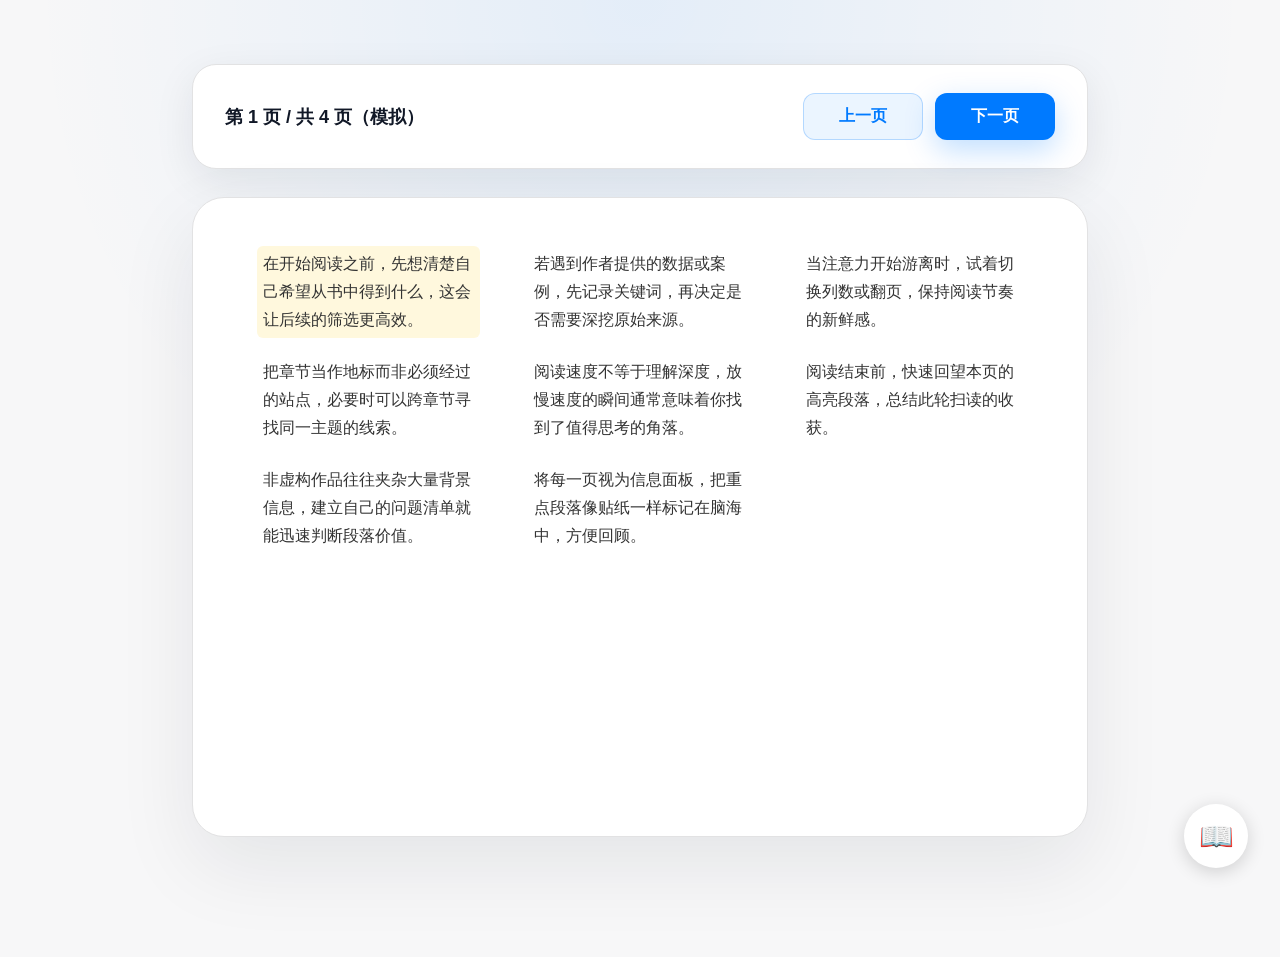
==== index.html @ 34a4cd23 "Add WeChat Reading multi-column prototype" ====
<!DOCTYPE html>
<html lang="zh-CN">
  <head>
    <meta charset="UTF-8" />
    <meta name="viewport" content="width=device-width, initial-scale=1.0" />
    <title>微信读书 · 多列阅读体验原型</title>
    <link rel="stylesheet" href="styles.css" />
  </head>
  <body>
    <div class="app-shell">
      <header class="reader-header">
        <div class="page-indicator" id="pageIndicator">第 1 页 / 共 1 页（模拟）</div>
        <div class="page-controls">
          <button class="ghost-button" data-action="prev" aria-label="上一页">
            上一页
          </button>
          <button class="primary-button" data-action="next" aria-label="下一页">
            下一页
          </button>
        </div>
      </header>
      <main class="reader-main" id="readerMain" tabindex="0">
        <div class="reader-content" id="readerContent"></div>
      </main>
    </div>

    <button class="fab" id="fab" aria-haspopup="true" aria-expanded="false" aria-controls="readingPopover">
      📖
    </button>

    <section class="popover" id="readingPopover" role="dialog" aria-modal="false">
      <header class="popover-header">
        <p class="eyebrow">WECHAT READING PROTOTYPE</p>
        <h1>微信读书阅读增强插件</h1>
        <p class="subtitle">请选择你希望的阅读形态：</p>
      </header>
      <div class="mode-list" role="group" aria-label="列数模式">
        <button class="mode-option" data-columns="1">原始（单列）</button>
        <button class="mode-option" data-columns="2">2 列阅读</button>
        <button class="mode-option" data-columns="3">3 列阅读</button>
      </div>
      <p class="popover-note">
        翻页行为在本原型中通过「上一页 / 下一页」按钮模拟。
      </p>
    </section>

    <script src="script.js" type="module"></script>
  </body>
</html>
---- styles.css ----
:root {
  --bg: #f7f7f8;
  --card: #ffffff;
  --border: #e2e2e3;
  --text-primary: #111827;
  --text-secondary: #6b7280;
  --accent: #007aff;
  --shadow-pop: 0 8px 28px rgba(0, 0, 0, 0.12);
  --shadow-fab: 0 4px 18px rgba(0, 0, 0, 0.16);
}

* {
  box-sizing: border-box;
}

body {
  margin: 0;
  min-height: 100vh;
  font-family: -apple-system, "SF Pro Text", "Segoe UI", Roboto, sans-serif;
  background: radial-gradient(circle at top, rgba(0, 122, 255, 0.08), transparent 55%)
      fixed,
    var(--bg);
  color: var(--text-primary);
}

.app-shell {
  max-width: 960px;
  margin: 0 auto;
  padding: 64px 32px 120px;
}

.reader-header {
  background: var(--card);
  border: 1px solid var(--border);
  border-radius: 24px;
  padding: 28px 32px;
  display: flex;
  flex-wrap: wrap;
  align-items: center;
  justify-content: space-between;
  gap: 16px;
  box-shadow: 0 12px 40px rgba(15, 23, 42, 0.08);
}

.page-indicator {
  font-size: 18px;
  font-weight: 600;
}

.page-controls {
  display: flex;
  gap: 12px;
}

button {
  font: inherit;
  border: none;
  cursor: pointer;
}

.primary-button,
.ghost-button {
  min-width: 120px;
  padding: 12px 20px;
  border-radius: 12px;
  font-weight: 600;
  transition: transform 0.2s ease, box-shadow 0.2s ease;
}

.primary-button {
  background: var(--accent);
  color: #fff;
  box-shadow: 0 10px 30px rgba(0, 122, 255, 0.25);
}

.primary-button:active {
  transform: translateY(1px);
}

.ghost-button {
  background: rgba(0, 122, 255, 0.08);
  color: var(--accent);
  border: 1px solid rgba(0, 122, 255, 0.24);
}

.reader-main {
  margin-top: 28px;
  background: var(--card);
  border-radius: 32px;
  border: 1px solid var(--border);
  height: calc(100vh - 260px);
  min-height: 420px;
  overflow-y: auto;
  padding: 48px 64px;
  box-shadow: 0 30px 80px rgba(15, 23, 42, 0.08);
}

.reader-content {
  column-count: 3;
  column-gap: 48px;
  font-size: 16px;
  line-height: 1.75;
  color: #333;
}

.reader-content p {
  margin: 0 0 16px;
  break-inside: avoid;
  padding: 4px 6px;
  border-radius: 6px;
  transition: background 0.2s ease;
}

.reader-content p._active {
  background: rgba(255, 240, 180, 0.45);
}

.fab {
  position: fixed;
  right: 32px;
  bottom: 32px;
  width: 64px;
  height: 64px;
  border-radius: 999px;
  border: none;
  background: var(--card);
  box-shadow: var(--shadow-fab);
  font-size: 28px;
  display: grid;
  place-items: center;
  transition: transform 0.2s ease, box-shadow 0.2s ease;
}

.fab:hover {
  transform: translateY(-2px);
}

.popover {
  position: fixed;
  right: 32px;
  bottom: 120px;
  width: 320px;
  background: var(--card);
  border-radius: 24px;
  border: 1px solid var(--border);
  padding: 28px;
  box-shadow: var(--shadow-pop);
  opacity: 0;
  pointer-events: none;
  transform: translateY(16px);
  transition: opacity 0.25s ease, transform 0.25s ease;
  z-index: 5;
}

.popover.is-visible {
  opacity: 1;
  pointer-events: auto;
  transform: translateY(0);
}

.popover-header h1 {
  margin: 4px 0 8px;
  font-size: 22px;
}

.popover-header .subtitle {
  margin: 0;
  color: var(--text-secondary);
  font-size: 14px;
}

.eyebrow {
  text-transform: uppercase;
  letter-spacing: 0.2em;
  font-size: 12px;
  color: var(--text-secondary);
  margin: 0 0 4px;
}

.mode-list {
  display: flex;
  flex-direction: column;
  gap: 12px;
  margin: 20px 0 16px;
}

.mode-option {
  width: 100%;
  padding: 12px 16px;
  border-radius: 12px;
  border: 1px solid var(--border);
  background: #f8f8f8;
  text-align: left;
  font-weight: 600;
  color: var(--text-primary);
}

.mode-option.is-active {
  background: rgba(0, 122, 255, 0.08);
  border-color: var(--accent);
  color: var(--accent);
}

.popover-note {
  margin: 0;
  font-size: 13px;
  color: var(--text-secondary);
  line-height: 1.5;
}

@media (max-width: 768px) {
  .app-shell {
    padding: 32px 16px 120px;
  }

  .reader-main {
    padding: 32px;
    height: calc(100vh - 220px);
  }

  .reader-content {
    column-count: 1;
  }
}
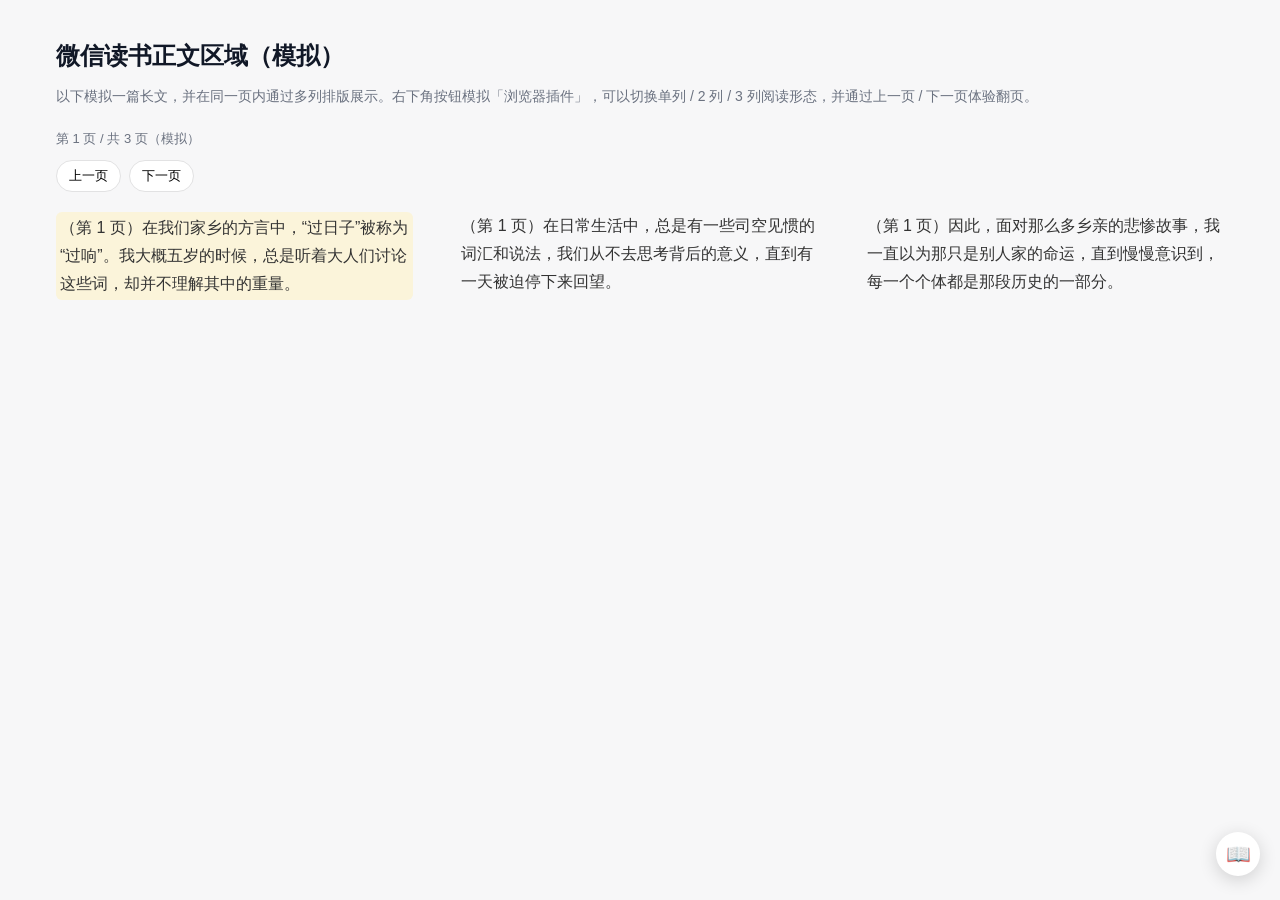
==== commit 61ef3de8: "Align prototype with V2 reference" ====
--- a/index.html
+++ b/index.html
@@ -3,46 +3,36 @@
   <head>
     <meta charset="UTF-8" />
     <meta name="viewport" content="width=device-width, initial-scale=1.0" />
-    <title>微信读书 · 多列阅读体验原型</title>
+    <title>微信读书多页插件 - MVP 原型 V2</title>
     <link rel="stylesheet" href="styles.css" />
   </head>
   <body>
-    <div class="app-shell">
-      <header class="reader-header">
-        <div class="page-indicator" id="pageIndicator">第 1 页 / 共 1 页（模拟）</div>
-        <div class="page-controls">
-          <button class="ghost-button" data-action="prev" aria-label="上一页">
-            上一页
-          </button>
-          <button class="primary-button" data-action="next" aria-label="下一页">
-            下一页
-          </button>
-        </div>
-      </header>
-      <main class="reader-main" id="readerMain" tabindex="0">
-        <div class="reader-content" id="readerContent"></div>
-      </main>
+    <div class="reader-main" id="reader">
+      <h1>微信读书正文区域（模拟）</h1>
+      <p class="intro">
+        以下模拟一篇长文，并在同一页内通过多列排版展示。右下角按钮模拟「浏览器插件」，可以切换单列 / 2 列 / 3 列阅读形态，并通过上一页 /
+        下一页体验翻页。
+      </p>
+
+      <div class="page-indicator" id="page-indicator">第 1 页 / 共 3 页（模拟）</div>
+      <div class="page-controls">
+        <button class="page-btn" id="prev-page">上一页</button>
+        <button class="page-btn" id="next-page">下一页</button>
+      </div>
+
+      <div class="multi-column" id="content"></div>
     </div>
 
-    <button class="fab" id="fab" aria-haspopup="true" aria-expanded="false" aria-controls="readingPopover">
-      📖
-    </button>
+    <button id="plugin-btn" aria-label="打开微信读书阅读增强插件">📖</button>
 
-    <section class="popover" id="readingPopover" role="dialog" aria-modal="false">
-      <header class="popover-header">
-        <p class="eyebrow">WECHAT READING PROTOTYPE</p>
-        <h1>微信读书阅读增强插件</h1>
-        <p class="subtitle">请选择你希望的阅读形态：</p>
-      </header>
-      <div class="mode-list" role="group" aria-label="列数模式">
-        <button class="mode-option" data-columns="1">原始（单列）</button>
-        <button class="mode-option" data-columns="2">2 列阅读</button>
-        <button class="mode-option" data-columns="3">3 列阅读</button>
-      </div>
-      <p class="popover-note">
-        翻页行为在本原型中通过「上一页 / 下一页」按钮模拟。
-      </p>
-    </section>
+    <div id="popover" role="dialog" aria-modal="false">
+      <div id="popover-header">微信读书阅读增强插件</div>
+      <div id="popover-desc">请选择你希望的阅读形态：</div>
+      <button class="mode-btn" data-cols="1">原始（单列）</button>
+      <button class="mode-btn" data-cols="2">2 列阅读</button>
+      <button class="mode-btn _active" data-cols="3">3 列阅读</button>
+      <div class="popover-footer">翻页行为在本原型中通过「上一页 / 下一页」按钮模拟。</div>
+    </div>
 
     <script src="script.js" type="module"></script>
   </body>
--- a/styles.css
+++ b/styles.css
@@ -1,12 +1,12 @@
 :root {
   --bg: #f7f7f8;
   --card: #ffffff;
-  --border: #e2e2e3;
-  --text-primary: #111827;
-  --text-secondary: #6b7280;
+  --border-subtle: #e2e2e3;
+  --shadow-soft: 0 8px 28px rgba(0, 0, 0, 0.12);
+  --shadow-fab: 0 4px 18px rgba(0, 0, 0, 0.16);
+  --text-main: #111827;
+  --text-sub: #6b7280;
   --accent: #007aff;
-  --shadow-pop: 0 8px 28px rgba(0, 0, 0, 0.12);
-  --shadow-fab: 0 4px 18px rgba(0, 0, 0, 0.16);
 }
 
 * {
@@ -15,210 +15,143 @@
 
 body {
   margin: 0;
-  min-height: 100vh;
-  font-family: -apple-system, "SF Pro Text", "Segoe UI", Roboto, sans-serif;
-  background: radial-gradient(circle at top, rgba(0, 122, 255, 0.08), transparent 55%)
-      fixed,
-    var(--bg);
-  color: var(--text-primary);
+  font-family: -apple-system, BlinkMacSystemFont, "SF Pro Text", "Segoe UI", Roboto, Oxygen, sans-serif;
+  background: var(--bg);
+  color: var(--text-main);
 }
 
-.app-shell {
-  max-width: 960px;
-  margin: 0 auto;
-  padding: 64px 32px 120px;
+.reader-main {
+  width: 100%;
+  height: 100vh;
+  overflow-y: auto;
+  padding: 40px 56px;
 }
 
-.reader-header {
-  background: var(--card);
-  border: 1px solid var(--border);
-  border-radius: 24px;
-  padding: 28px 32px;
-  display: flex;
-  flex-wrap: wrap;
-  align-items: center;
-  justify-content: space-between;
-  gap: 16px;
-  box-shadow: 0 12px 40px rgba(15, 23, 42, 0.08);
+h1 {
+  margin: 0 0 16px;
+  font-size: 24px;
+  font-weight: 600;
+}
+
+.intro {
+  margin: 0 0 24px;
+  font-size: 14px;
+  color: var(--text-sub);
 }
 
 .page-indicator {
-  font-size: 18px;
-  font-weight: 600;
+  font-size: 13px;
+  color: var(--text-sub);
+  margin-bottom: 12px;
 }
 
 .page-controls {
-  display: flex;
-  gap: 12px;
+  display: inline-flex;
+  gap: 8px;
+  margin-bottom: 20px;
 }
 
-button {
-  font: inherit;
-  border: none;
+.page-btn {
+  padding: 6px 12px;
+  border-radius: 999px;
+  border: 1px solid var(--border-subtle);
+  background: #ffffff;
+  font-size: 13px;
   cursor: pointer;
 }
 
-.primary-button,
-.ghost-button {
-  min-width: 120px;
-  padding: 12px 20px;
-  border-radius: 12px;
-  font-weight: 600;
-  transition: transform 0.2s ease, box-shadow 0.2s ease;
+.page-btn:hover {
+  border-color: var(--accent);
+  color: var(--accent);
 }
 
-.primary-button {
-  background: var(--accent);
-  color: #fff;
-  box-shadow: 0 10px 30px rgba(0, 122, 255, 0.25);
-}
-
-.primary-button:active {
-  transform: translateY(1px);
-}
-
-.ghost-button {
-  background: rgba(0, 122, 255, 0.08);
-  color: var(--accent);
-  border: 1px solid rgba(0, 122, 255, 0.24);
-}
-
-.reader-main {
-  margin-top: 28px;
-  background: var(--card);
-  border-radius: 32px;
-  border: 1px solid var(--border);
-  height: calc(100vh - 260px);
-  min-height: 420px;
-  overflow-y: auto;
-  padding: 48px 64px;
-  box-shadow: 0 30px 80px rgba(15, 23, 42, 0.08);
-}
-
-.reader-content {
+.multi-column {
   column-count: 3;
   column-gap: 48px;
+  line-height: 1.75;
   font-size: 16px;
-  line-height: 1.75;
   color: #333;
 }
 
-.reader-content p {
+.multi-column p {
+  break-inside: avoid;
   margin: 0 0 16px;
-  break-inside: avoid;
-  padding: 4px 6px;
-  border-radius: 6px;
-  transition: background 0.2s ease;
 }
 
-.reader-content p._active {
+.multi-column p._active {
   background: rgba(255, 240, 180, 0.45);
+  border-radius: 6px;
+  padding: 2px 4px;
 }
 
-.fab {
+#plugin-btn {
   position: fixed;
-  right: 32px;
-  bottom: 32px;
-  width: 64px;
-  height: 64px;
+  right: 20px;
+  bottom: 24px;
+  width: 44px;
+  height: 44px;
   border-radius: 999px;
   border: none;
   background: var(--card);
   box-shadow: var(--shadow-fab);
-  font-size: 28px;
-  display: grid;
-  place-items: center;
-  transition: transform 0.2s ease, box-shadow 0.2s ease;
+  display: flex;
+  align-items: center;
+  justify-content: center;
+  cursor: pointer;
+  font-size: 20px;
 }
 
-.fab:hover {
-  transform: translateY(-2px);
+#plugin-btn:hover {
+  transform: translateY(-1px);
 }
 
-.popover {
+#popover {
   position: fixed;
-  right: 32px;
-  bottom: 120px;
-  width: 320px;
+  right: 20px;
+  bottom: 80px;
+  width: 260px;
   background: var(--card);
-  border-radius: 24px;
-  border: 1px solid var(--border);
-  padding: 28px;
-  box-shadow: var(--shadow-pop);
-  opacity: 0;
-  pointer-events: none;
-  transform: translateY(16px);
-  transition: opacity 0.25s ease, transform 0.25s ease;
-  z-index: 5;
+  border-radius: 16px;
+  padding: 18px 18px 14px;
+  box-shadow: var(--shadow-soft);
+  font-size: 14px;
+  display: none;
 }
 
-.popover.is-visible {
-  opacity: 1;
-  pointer-events: auto;
-  transform: translateY(0);
+#popover-header {
+  font-weight: 600;
+  margin-bottom: 8px;
 }
 
-.popover-header h1 {
-  margin: 4px 0 8px;
-  font-size: 22px;
+#popover-desc {
+  font-size: 13px;
+  color: var(--text-sub);
+  margin-bottom: 14px;
 }
 
-.popover-header .subtitle {
-  margin: 0;
-  color: var(--text-secondary);
+.mode-btn {
+  width: 100%;
+  padding: 9px 0;
+  margin-bottom: 8px;
+  border-radius: 10px;
+  border: 1px solid var(--border-subtle);
+  background: #f3f4f6;
   font-size: 14px;
+  cursor: pointer;
 }
 
-.eyebrow {
-  text-transform: uppercase;
-  letter-spacing: 0.2em;
-  font-size: 12px;
-  color: var(--text-secondary);
-  margin: 0 0 4px;
+.mode-btn:last-of-type {
+  margin-bottom: 4px;
 }
 
-.mode-list {
-  display: flex;
-  flex-direction: column;
-  gap: 12px;
-  margin: 20px 0 16px;
-}
-
-.mode-option {
-  width: 100%;
-  padding: 12px 16px;
-  border-radius: 12px;
-  border: 1px solid var(--border);
-  background: #f8f8f8;
-  text-align: left;
-  font-weight: 600;
-  color: var(--text-primary);
-}
-
-.mode-option.is-active {
+.mode-btn._active {
   background: rgba(0, 122, 255, 0.08);
   border-color: var(--accent);
   color: var(--accent);
 }
 
-.popover-note {
-  margin: 0;
-  font-size: 13px;
-  color: var(--text-secondary);
-  line-height: 1.5;
+.popover-footer {
+  margin-top: 4px;
+  font-size: 12px;
+  color: var(--text-sub);
 }
-
-@media (max-width: 768px) {
-  .app-shell {
-    padding: 32px 16px 120px;
-  }
-
-  .reader-main {
-    padding: 32px;
-    height: calc(100vh - 220px);
-  }
-
-  .reader-content {
-    column-count: 1;
-  }
-}
